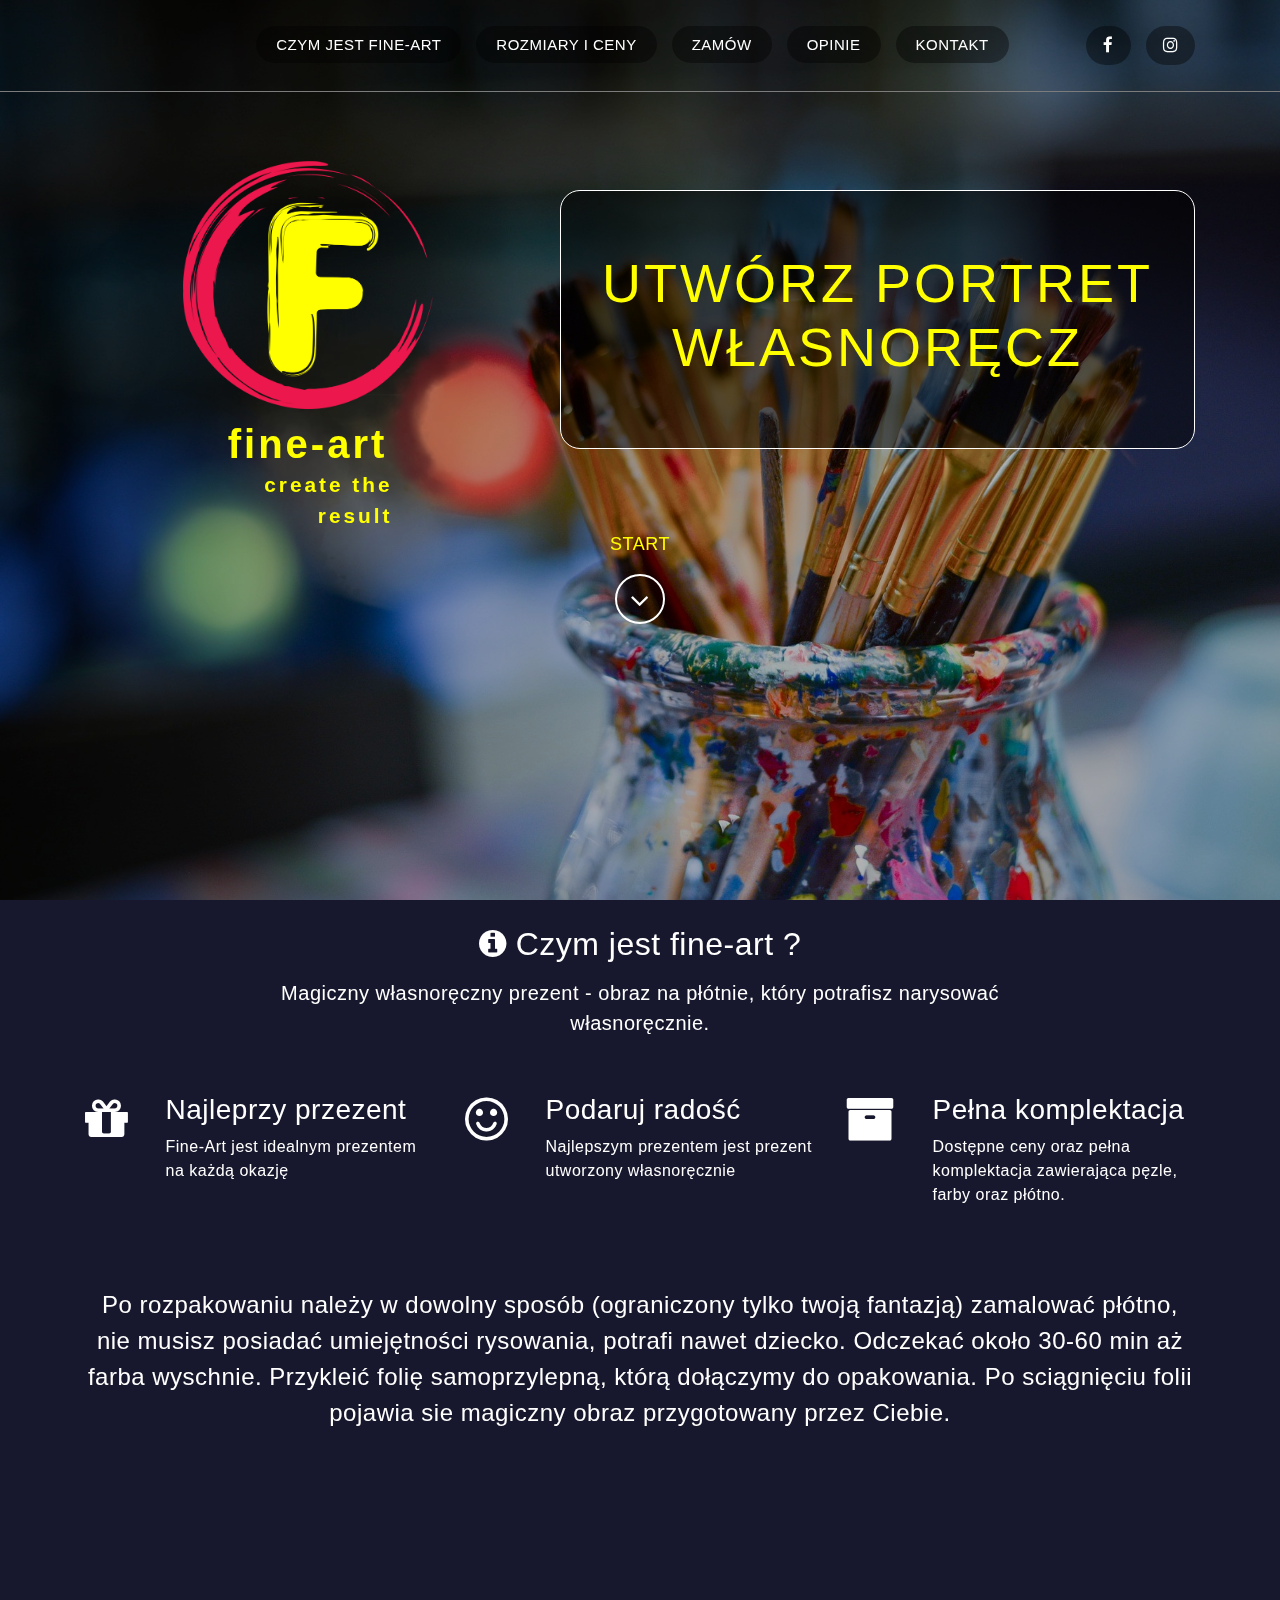
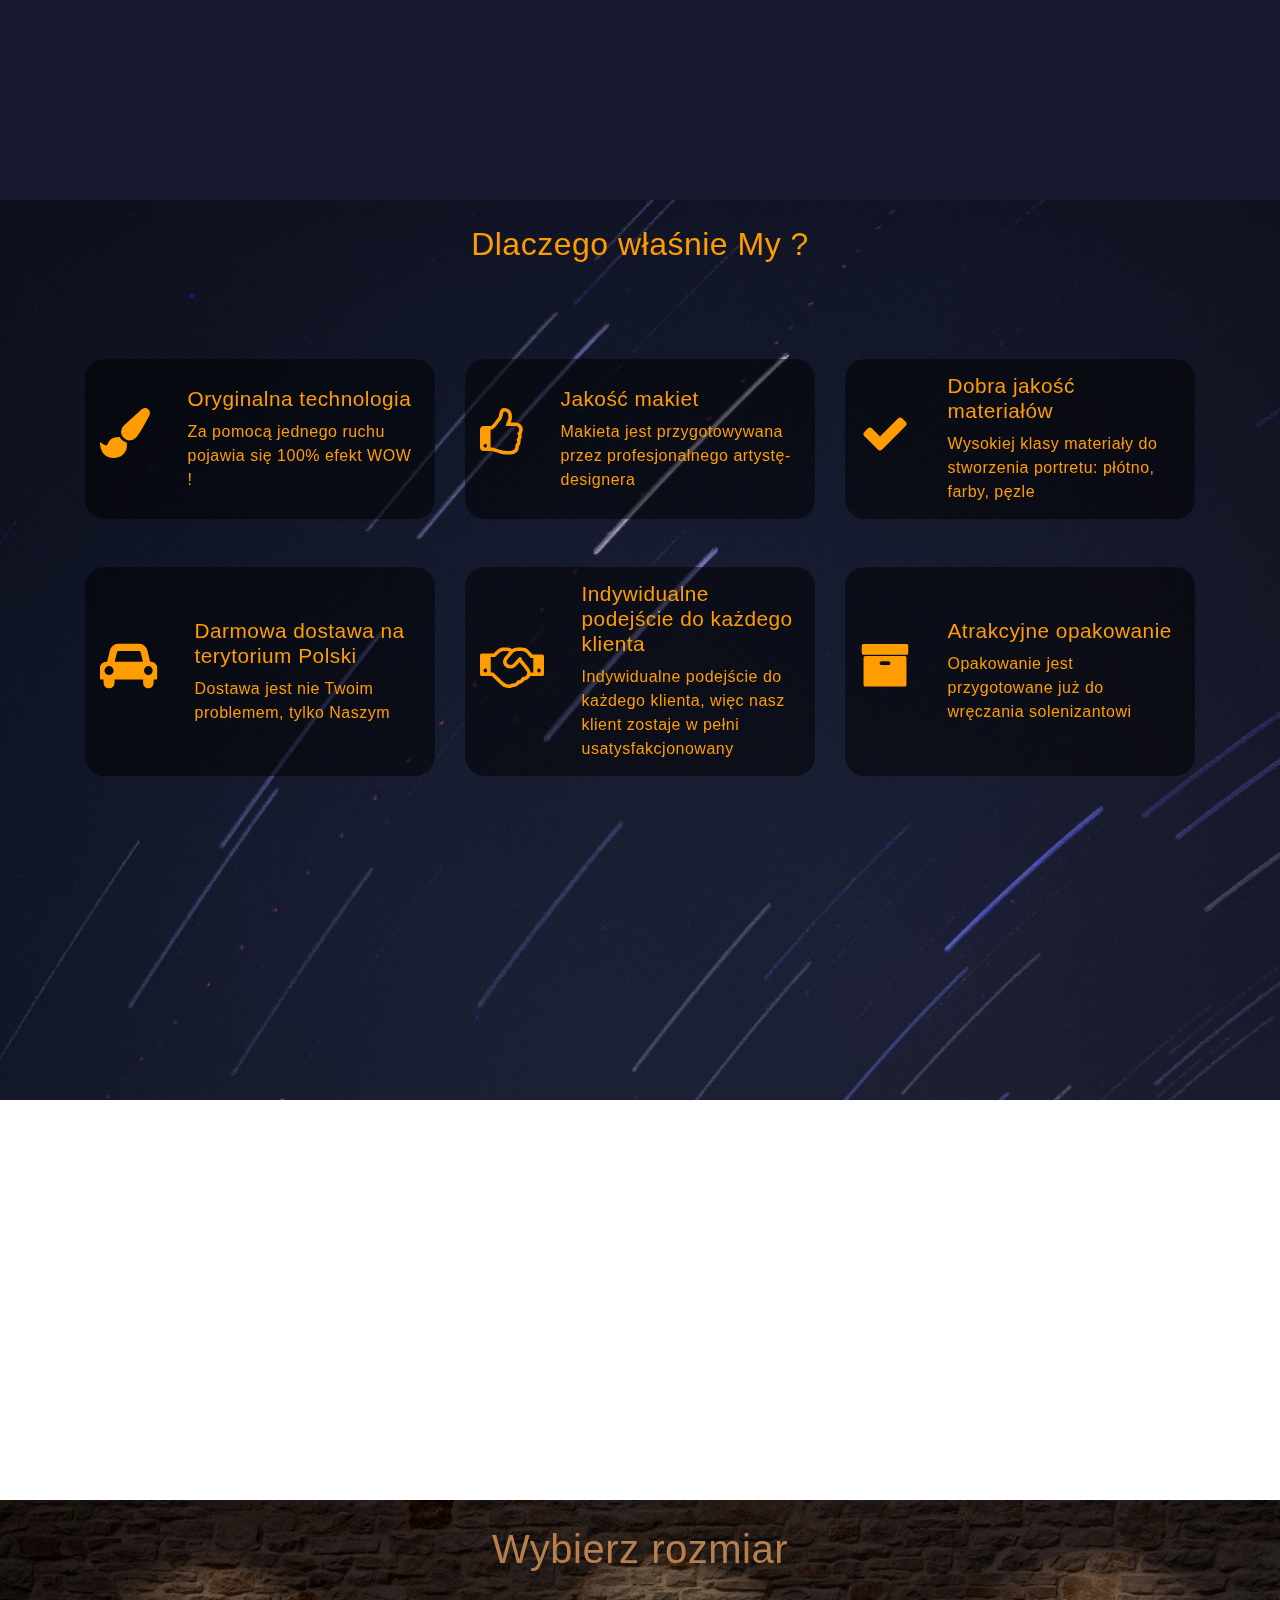
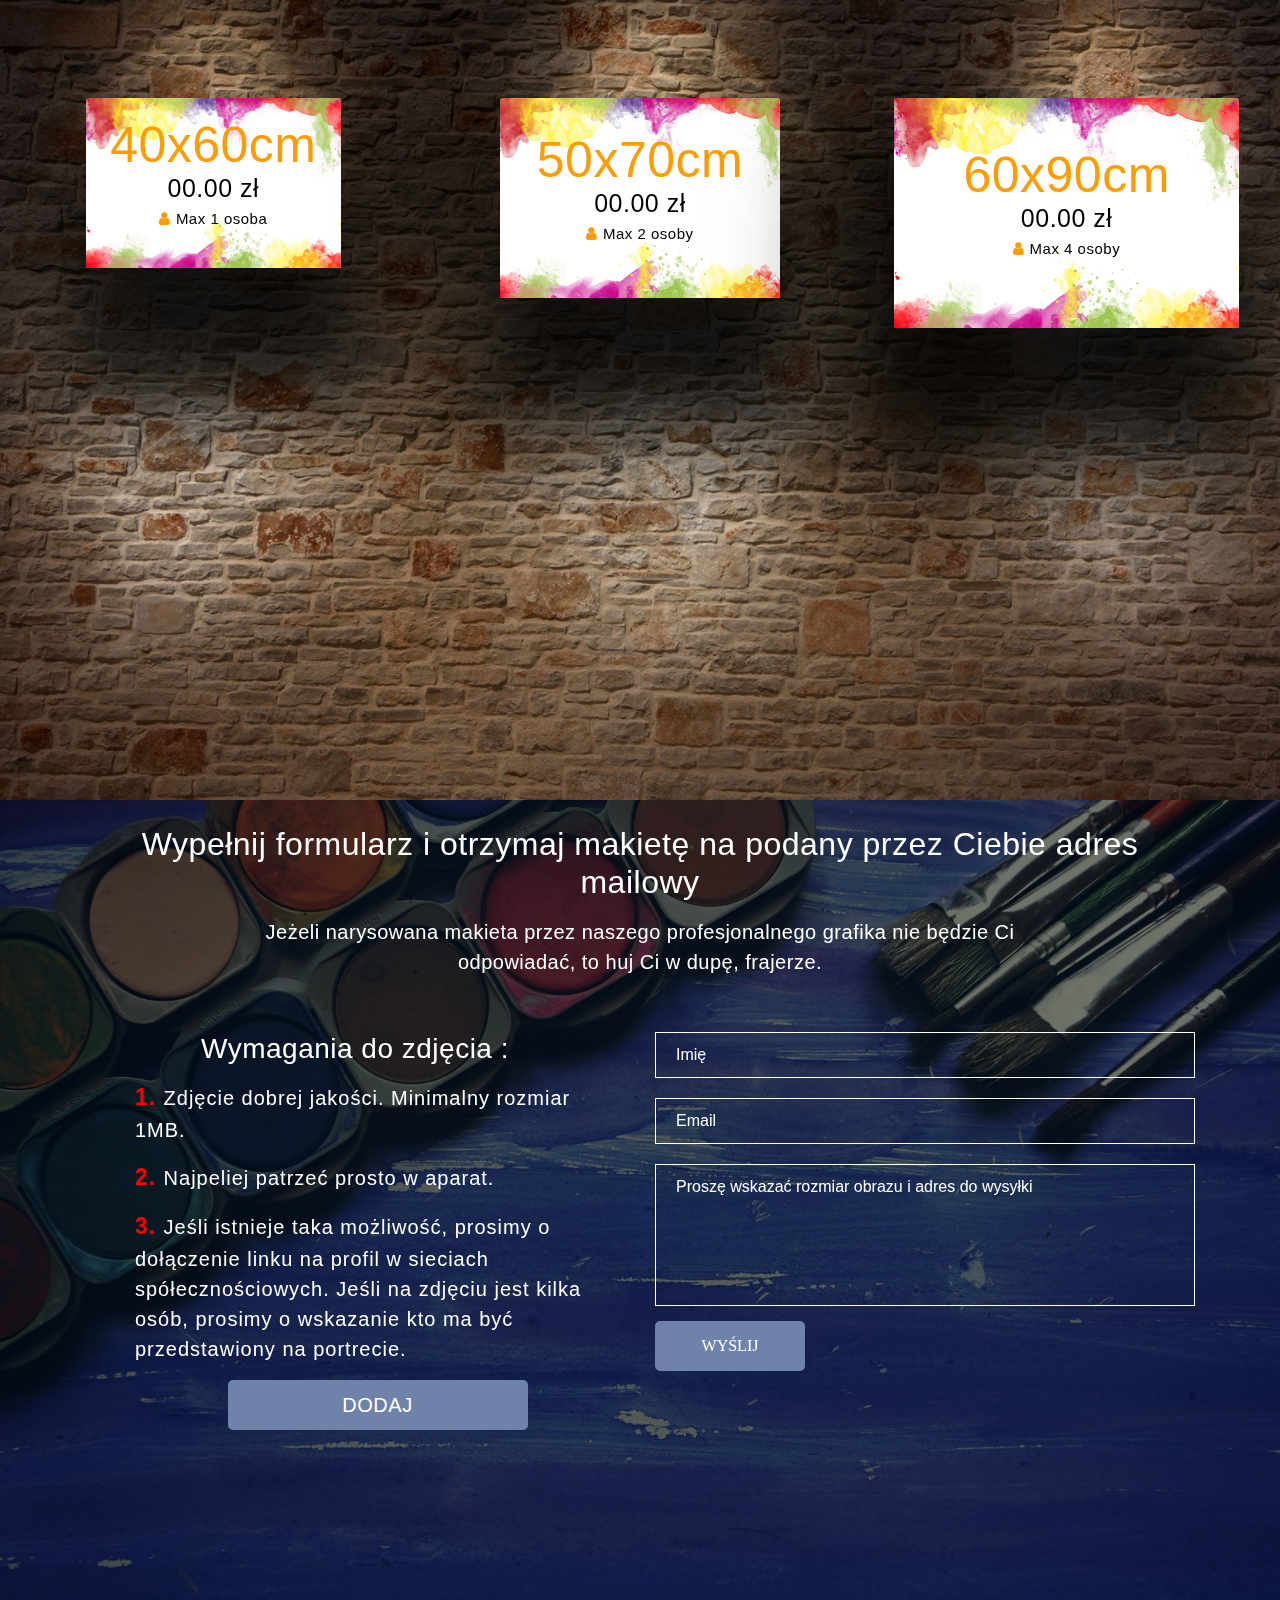
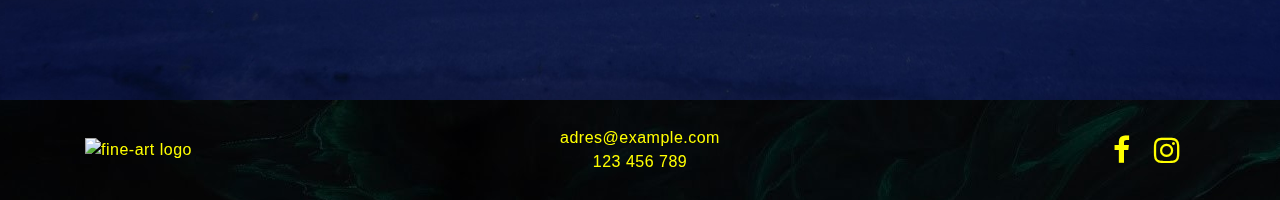
==== index.html @ a6987e33 "first commit" ====
<!DOCTYPE html>
<html lang="en">
<head>
	<meta charset="UTF-8">
	<title>Fine-Art</title>
<link rel="stylesheet" href="css/style.css">
	<link rel="stylesheet" href="css/bootstrap.min.css">

	<link rel="stylesheet" href="https://stackpath.bootstrapcdn.com/font-awesome/4.7.0/css/font-awesome.min.css">
	 <meta name="viewport" content="width=device-width, initial-scale=1 , maximum-scale=1, user-scalable=0">
	<link rel="styleshefet" type="text/css" href="css/smoothDivScroll.css" />


</head>
<body>
	<header class="header parallax-window"  data-parallax="scroll" id="header" data-image-src="img/bg_nice.jpg"  >
		<div class="container no-pd">
			<div class="menu">
			<div class="row">
				<div class="col-lg-8 ml-auto  text-nowrap ">
					 <div class="menu_toggle">&#9776;</div>
					<nav>
	              		 <ul class="d-flex menu_wrap justify-content-center">
	               			<!-- <li class="menu__item"><a href="#">Home</a></li> -->
			               	<li class="menu_wrap__item "><a  href="#descriptions">Czym jest Fine-art</a></li>
			               	<li class="menu_wrap__item"><a href="#prices">Rozmiary i ceny</a></li>
			               	<li class="menu_wrap__item "><a href="#order">Zamów</a></li>
			               	<li class="menu_wrap__item"><a href="#">Opinie</a></li>
			               	<li class="menu_wrap__item"><a href="#">Kontakt</a></li>
	              		 </ul>
				   </nav>
				</div>
		 		<div class="col-lg-2">
			<ul class="icons d-flex justify-content-end ">
		                 		 <li class="icons__item">
		                  			<a href="#">
		                  				 <i class="fa fa-facebook"></i>
		                  			</a>
		                  		</li>
		                  		<li class="icons__item">
		                  			<a href="#">
		              <i class="fa fa-instagram"></i>
		                  			</a>
		                 		 </li>
			</ul>
		</div>
			</div>
		</div>


		 </div>
			 <div ><hr class="horizontal"/></div>

       <div class="container">
			<div class="row align-items-center ">
				<div class="col-lg-5 ">
					<div class="logo "><img src="img/yellowLogo.png" alt="fine-art logo">
					<p class="logo__text m-auto first">fine-art</p>
					<p class="logo__text m-auto second">create the</p>
					<p class="logo__text m-auto third">result</p>

					</div>
				</div>
				<div class="col-lg-7 ">
					<div class="site_desc"><h1>Utwórz portret własnoręcz</h1></div>
				</div>
			</div>
		</div>



<div class="row">
				<div class="col-lg-12">
					<div class="scroll">
						<p class="scroll__title">Start</p>
						<a href="#descriptions" class="scroll__button">
							<span class="scroll__button__icon">
								<i class="fa fa-angle-down"></i>
							</span>

						</a>
					</div>
				</div>
			</div>
		</div>


		</div>
	</header>


<!-- <section class="slider" id="slider">
		<div class="container-fluid no-pd">
			<div class="row">
				<div class="col" id="slider">
					<div id="makeMeScrollable">
    <img src="img/slider/slider_photo1.jpg" alt="przykład" id="1" />
    <img src="img/slider/slider_photo2.jpg" alt="przykład" id="2" />
    <img src="img/slider/slider_photo3.jpg" alt="przykład" id="3" />
    <img src="img/slider/slider_photo4.jpg" alt="przykład" id="4" />
    <img src="img/slider/slider_photo5.jpg" alt="przykład" id="5" />
    <img src="img/slider/slider_photo6.jpg" alt="przykład" id="6" />
    <img src="img/slider/slider_photo7.jpg" alt="przykład" id="7" />
    <img src="img/slider/slider_photo8.jpg" alt="przykład" id="8" />
    <img src="img/slider/slider_photo9.jpg" alt="przykład" id="9" />
    <img src="img/slider/slider_photo10.jpg" alt="przykład" id="10" />
    <img src="img/slider/slider_photo11.jpg" alt="przykład" id="11" />
    <img src="img/slider/slider_photo12.jpg" alt="przykład" id="12" />
    <img src="img/slider/slider_photo13.jpg" alt="przykład" id="13" />
    <img src="img/slider/slider_photo14.jpg" alt="przykład" id="14" />
    <img src="img/slider/slider_photo15.jpg" alt="przykład" id="15" />
     <img src="img/slider/slider_photo17.jpg" alt="przykład" id="16" />
</div>
				</div>
			</div>
		</div>
	</section> -->



<section id="descriptions" class="descriptions">
		<div class="container">
			<div class="row">
				<div class="col-lg-12" >
				<div class="title">
					<h2 class="title__main"><i class="fa fa-info-circle"></i> Czym jest fine-art ?</h2>
					<!-- <p class="title__text">Magiczny własnoręczny prezent-coś czego nie można łatwo zmierzyć, opisać, ale można to poczuć. To szczególny stan umysłu, wyjątkowe połączenie tego co widzisz i spełnienia potrzeb</p> -->
					<p class="title__text">Magiczny własnoręczny prezent - obraz na płótnie, który potrafisz narysować własnoręcznie.</p>
				</div>
			</div>
		</div>

				<div class="row">
					<div class="col-lg-4 ">
					<div class="descriptions__item d-flex">
						<div class="descriptions__item__iconBlock">
							<i class="fa fa-gift description__item__iconBlock__element"></i>
							</div>
						<div class="descriptions__block">
							<h3 class="descriptions__title">Najleprzy przezent</h3>
								<div class="descriptions__text">
									Fine-Art jest idealnym prezentem na każdą okazję
								</div>
						</div>
					</div>
				</div>
				<div class="col-lg-4">
					<div class="descriptions__item d-flex">
						<div class="descriptions__item__iconBlock">
							<i class="fa fa-smile-o description__item__iconBlock__element"></i>
							</div>
						<div class="descriptions__block">
							<h3 class="descriptions____title">Podaruj radość</h3>
								<div class="description__text">
									Najlepszym prezentem jest prezent utworzony własnoręcznie
								</div>
						</div>
					</div>
				</div>
				<div class="col-lg-4">
					<div class="descriptions__item d-flex">
						<div class="descriptions__item__iconBlock">
							<i class="fa fa-archive descriptions__item__iconBlock__element"></i>
							</div>
						<div class="description__block">
							<h3 class="description__title">Pełna komplektacja</h3>
								<div class="description__text">
									Dostępne ceny oraz pełna komplektacja zawierająca pęzle, farby oraz płótno.
								</div>
						</div>
					</div>
				</div>
			</div>
  <div class="row">
  	<div class="col">
  		<div class="main_desc">
				<p class="main-desc_text">Po rozpakowaniu należy w dowolny sposób (ograniczony tylko twoją fantazją) zamalować płótno, nie musisz posiadać umiejętności rysowania, potrafi nawet dziecko. Odczekać około 30-60 min aż farba wyschnie. Przykleić folię samoprzylepną, którą dołączymy do opakowania. Po sciągnięciu folii pojawia sie magiczny obraz przygotowany przez Ciebie.  </p></div>
  	</div>
  </div>
</div>
	</section>

<section id="whywe" class="whywe">
	<div class="container">
	<div class="row">
		<div class="col">
		<div class="title">
			<h2 class="title__main">Dlaczego właśnie My ?</h2>
</div>
</div>
</div>

		<div class="row ">
			<div class="col-lg-4 mt-5 ">
				<div class="descriptions__item whywe__item item_backgroud d-flex">
					<div class="descriptions__item__iconBlock">
						<i class="fa fa-paint-brush icon_block_color descriptions__item__iconBlock__element"></i>
						</div>
					<div class="descriptions__block ">
						<h3 class="descriptions__title">Oryginalna technologia </h3>
							<div class="descriptions__text">
								Za pomocą jednego ruchu pojawia się 100% efekt WOW !
							</div>
					</div>
				</div>
			</div>
			<div class="col-lg-4 mt-5">
				<div class="descriptions__item whywe__item item_backgroud d-flex">
					<div class="descriptions__item__iconBlock">
						<i class="fa fa-thumbs-o-up icon_block_color descriptions__item__iconBlock__element"></i>
						</div>
					<div class="descriptions__block ">
						<h3 class="descriptions__title">Jakość makiet</h3>
							<div class="descriptions__text">
								Makieta jest przygotowywana przez profesjonalnego artystę-designera
							</div>
					</div>
				</div>
			</div>
			<div class="col-lg-4 mt-5 ">
				<div class="descriptions__item whywe__item item_backgroud d-flex">
					<div class="descriptions__item__iconBlock ">
						<i class="fa fa-check icon_block_color descriptions__item__iconBlock__element"></i>
						</div>
					<div class="descriptions__block">
						<h3 class="descriptions__title">Dobra jakość materiałów</h3>
							<div class="descriptionstext">
								Wysokiej klasy materiały do stworzenia portretu: płótno, farby, pęzle
							</div>
					</div>
				</div>
			</div>


			<div class="col-lg-4 mt-5">
				<div class="descriptions__item whywe__item item_backgroud d-flex">
					<div class="descriptions__item__iconBlock ">
						<i class="fa fa-car icon_block_color  descriptions__item__iconBlock__element"></i>
						</div>
					<div class="descriptions__block">
						<h3 class="descriptions__title">Darmowa dostawa na terytorium Polski</h3>
							<div class="descriptions__text">
								Dostawa jest nie Twoim problemem, tylko Naszym
							</div>
					</div>
				</div>
			</div>
			<div class="col-lg-4 mt-5">
				<div class="descriptions__item whywe__item item_backgroud d-flex">
					<div class="descriptions__item__iconBlock ">
						<i class="fa fa-handshake-o icon_block_color descriptions__item__iconBlock__element"></i>
						</div>
					<div class="descriptions__block ">
						<h3 class="descriptions__title">Indywidualne podejście do każdego klienta</h3>
							<div class="descriptions__text">
								Indywidualne podejście do każdego klienta, więc nasz klient zostaje w pełni usatysfakcjonowany
							</div>
					</div>
				</div>
			</div>
			<div class="col-lg-4 mt-5">
				<div class="descriptions__item whywe__item item_backgroud d-flex">
					<div class="descriptions__item__iconBlock ">
						<i class="fa fa-archive icon_block_color descriptions__item__iconBlock__element"></i>
						</div>
					<div class="descriptions__block ">
						<h3 class="descriptions__title">Atrakcyjne opakowanie</h3>
							<div class="descriptions__text">
								Opakowanie jest przygotowane już do wręczania solenizantowi
							</div>
					</div>
				</div>
			</div>
			</div>



		</div>



</section>


	<section id="parallax" class="parallax parallax-window" data-parallax="scroll" data-image-src="img/bg7.jpg" >
		<div class="container">
			<div class="row">
				<div class="col">

				</div>
			</div>
		</div>
	</section>

	<section id="prices" class="prices">
   <div class="container-fluid">
		 <div class="row">
	 		<div class="col-lg-12" >
	 		<div class="title">
	 			<h2 class="title__main">Wybierz rozmiar</h2>
	 		</div>
	 	</div>
	 </div>
   	<div class="row h-100">
   		<div class="col-lg-4 ">
				<div class="prices__item resize min">
					<div class="prices__item__wrap h-100 ">

					<p class="prices__item__size">40x60cm</p>
					<p class="prices__item__count">00.00 zł</p>
					<p class="prices__item__people"><i class="fa fa-user"></i>Max 1 osoba</p>
				</div>
				</div>
   		</div>
			<div class="col-lg-4">
				<div class="prices__item resize mid  ">
					<div class="prices__item__wrap h-100 ">

					<p class="prices__item__size">50x70cm</p>
					<p class="prices__item__count">00.00 zł</p>
					<p class="prices__item__people"><i class="fa fa-user"></i>Max 2 osoby</p>
</div>
	</div>
   		</div>
			<div class="col-lg-4">
				<div class="prices__item resize max ">
					<div class="prices__item__wrap h-100 ">

					<p class="prices__item__size ">60x90cm</p>
					<p class="prices__item__count ">00.00 zł</p>
					<p class="prices__item__people "><i class="fa fa-user"></i>Max 4 osoby</p>
					</div>
	</div>
   		</div>
   	</div>
   </div>
 </div>
	</section>

	<section id="order" class="order">
		<div class="container">
			<div class="row">
				<div class="col">
					<div class="title">
					<h2 class="title__main">Wypełnij formularz i otrzymaj makietę na podany przez Ciebie adres mailowy</h2>
					<p class="title__text">Jeżeli narysowana makieta przez naszego profesjonalnego grafika nie będzie Ci odpowiadać, to huj Ci w dupę, frajerze.</p>
				</div>
                </div>
                </div>
				<div class="row">
                <div class="col-md-6">
                	<div class="requirements">
                	<h3>Wymagania do zdjęcia :</h3>
                	<ul>
                		<li>
                			<span>1. </span>Zdjęcie dobrej jakości. Minimalny rozmiar 1MB.
                		</li>
                		<li>
                			<span>2. </span>Najpeliej patrzeć prosto w aparat.
                		</li>
                		<li>
                			<span>3. </span>Jeśli istnieje taka możliwość, prosimy o dołączenie linku na profil w sieciach spółecznościowych. Jeśli na zdjęciu jest kilka osób, prosimy o wskazanie kto ma być przedstawiony na portrecie.
                		</li>
                	</ul>
                	</div>
                      <div class="row">
                      	<div class="col-md-6 m-auto">
                      		<input type="file" name="file" id="file" class="inputfile" /><label for="file"><span>Dodaj</span></label>
                      	</div>
                      </div>


                </div>
				<div class="col-md-6">
                <form method="POST" class="form" action="#">
               	<input type="text" name="name" placeholder="Imię" required>
               	<input type="email" name="email" placeholder="Email" required>
               	<textarea type="placeholder" rows="5" class="message" id="message" name="message" placeholder="Proszę wskazać rozmiar obrazu i adres do wysyłki" required></textarea>
               	<input type="submit" class="btn_submit" value="Wyślij">

    			</div>
    		</form>
		</div>
	</section>

	<footer class="footer d-flex">
		<div class="container">
			<div class="row h-100 align-items-center">
				<div class="col">
					<div class="footer__logo "><img src="img/fine-art_yellow.png" alt="fine-art logo">
 				 				</div>
				</div>
				<div class="col">
					<div class="contact">
						<div class="email">adres@example.com</div>
						<div class="number">123 456 789</div>
					</div>

				</div>
				<div class="col">
					<ul class="icons d-flex justify-content-end ">

														 <li class="resize icons__item">
																<a href="#">
																	 <i class="fa fa-facebook"></i>
																</a>
															</li>
															<li class="resize icons__item">
																<a href="#">
											<i class="fa fa-instagram"></i>
																</a>
														 </li>
					</ul>
				</div>
			</div>
		</div>
	</footer>

	<section id="" class="">
		<div class="container">
			<div class="row">
				<div class="col">

			</div>
		</div>
	</section>







    <script src="https://ajax.googleapis.com/ajax/libs/jquery/1.8.1/jquery.min.js" type="text/javascript"></script>
    <script type="text/javascript" src="js/scripts.js"></script>
	<script src="js/parallax.min.js"></script>
	<script src="js/test.js"></script>





</body>
</html>
---- css/style.css ----
/*Main specification*/
.attention_text {
  color: red !important; }

.icon_block_color {
  color: #ff9c00; }

.no-pd {
  padding-right: 0 !important;
  padding-left: 0 !important; }

h1 {
  text-align: center;
  margin-top: 40px; }

body, html, ul, p, li {
  margin: 0;
  padding: 0;
  letter-spacing: 0.5px; }

.resize:hover {
  -moz-transform: scale(1.1, 1.1);
  -ms-transform: scale(1.1, 1.1);
  -webkit-transform: scale(1.1, 1.1);
  -o-transform: scale(1.1, 1.1);
  transform: scale(1.1, 1.1); }

html {
  overflow: hidden;
  overflow-y: scroll;
  scroll-behavior: smooth; }

.horizontal {
  border-color: #7c7c7c;
  width: 100%; }

.parallax {
  height: 400px; }

/*First screen*/
.header {
  background-color: rgba(0, 0, 0, 0.3);
  min-height: 100vh; }

.menu {
  padding-top: 33px; }
  .menu .menu_toggle {
    display: none; }
  .menu .menu_wrap__item {
    margin-right: 15px;
    cursor: pointer;
    list-style-type: none; }
    .menu .menu_wrap__item a {
      color: #ffffff;
      font-size: 15px;
      text-decoration: none;
      text-transform: uppercase;
      -webkit-transition: all 0.3s ease;
      -o-transition: all 0.3s ease;
      transition: all 0.3s ease;
      background-color: rgba(0, 0, 0, 0.4);
      padding: 10px 20px;
      border-radius: 20px; }
      .menu .menu_wrap__item a:hover {
        color: #ffff00;
        text-decoration: none;
        background-color: black; }

.icons__item {
  font-size: 17px;
  list-style-type: none;
  margin-right: 15px; }
  .icons__item a {
    color: #ffffff;
    background-color: rgba(0, 0, 0, 0.4);
    padding: 10px 17px;
    border-radius: 20px;
    -webkit-transition: all 0.3s ease;
    -o-transition: all 0.3s ease;
    transition: all 0.3s ease; }
    .icons__item a:hover {
      color: #ffff00;
      background-color: black; }

.logo {
  margin-top: 12%;
  color: #ffffff;
  font-size: 20px;
  font-weight: bold;
  text-align: center; }
  .logo img {
    width: 250px;
    margin-bottom: 10px; }
  .logo .logo__text {
    margin-bottom: -0.5rem;
    padding: 0;
    color: #ffff00;
    font-weight: bold;
    width: 170px;
    letter-spacing: 3px; }
  .logo .first {
    font-size: 2.5rem;
    line-height: 50px; }
  .logo .second {
    font-size: 1.3rem;
    text-align: right; }
  .logo .third {
    font-size: 1.3rem;
    text-align: right; }

.site_desc {
  color: #ffff00;
  padding: 60px 0px;
  background-color: rgba(0, 0, 0, 0.5);
  border: #ffffff solid 1px;
  border-radius: 20px; }
  .site_desc h1 {
    text-transform: uppercase;
    font-size: 54px;
    letter-spacing: 3px; }

.scroll .scroll__title {
  font-size: 18px;
  color: #ffff00;
  text-align: center;
  text-transform: uppercase; }

.scroll .scroll__button {
  margin: 0 auto;
  color: #ffffff;
  width: 50px;
  height: 50px;
  border: 2px solid #ffffff;
  border-radius: 100%;
  cursor: pointer;
  -webkit-transition: all 0.3s ease;
  -o-transition: all 0.3s ease;
  transition: all 0.3s ease;
  display: block; }
  .scroll .scroll__button .scroll__button__icon {
    display: block;
    text-align: center;
    line-height: 50px;
    font-size: 30px; }
  .scroll .scroll__button:hover {
    color: #ffff00;
    border: 2px solid #ffff00; }

/*Second Screen*/
.descriptions {
  background: #17182d;
  padding-bottom: 50px;
  color: #ffffff;
  min-height: 100vh; }
  .descriptions .title {
    padding-top: 25px;
    padding-bottom: 40px;
    text-align: center; }
    .descriptions .title .title__text {
      font-size: 20px;
      max-width: 780px;
      margin: 15px auto; }
  .descriptions .descriptions__item .descriptions__item__iconBlock {
    margin-top: -10px;
    font-size: 50px;
    margin-right: 37px; }
  .descriptions .main_desc {
    margin-top: 80px;
    text-align: center;
    font-size: 1.5rem; }

/*Third Screen*/
.item_backgroud {
  background-color: rgba(0, 0, 0, 0.5);
  border-radius: 20px;
  height: 100%; }

.title {
  padding-top: 25px;
  padding-bottom: 40px;
  text-align: center; }
  .title .title__text {
    font-size: 20px;
    max-width: 780px;
    margin: 15px auto; }

.whywe {
  padding-bottom: 50px;
  min-height: 100vh;
  color: #ff9c00;
  background: url("../img/sky.jpg") no-repeat center top/cover; }
  .whywe .descriptions__item .descriptions__item__iconBlock {
    margin-top: -10px;
    font-size: 50px;
    margin-right: 37px; }
  .whywe .whywe__item {
    padding: 15px;
    -webkit-box-align: center;
    -ms-flex-align: center;
    align-items: center; }
    .whywe .whywe__item .descriptions__title {
      font-size: 1.3rem; }

/*Fourth Screen*/
.prices {
  background: url("../img/background_prices.jpg") no-repeat center top/cover;
  min-height: 100vh;
  color: #000000; }
  .prices .title {
    padding-top: 25px;
    padding-bottom: 40px;
    text-align: center; }
    .prices .title .title__text {
      font-size: 20px;
      max-width: 780px;
      margin: 15px auto; }
  .prices .title {
    color: #b6804e;
    margin: 0 auto 10% auto;
    border-radius: 20px;
    padding-bottom: 0; }
    .prices .title h2 {
      font-size: 40px; }
  .prices .prices__item {
    margin: auto;
    cursor: pointer;
    -webkit-transition: 0.5s ease all;
    -o-transition: 0.5s ease all;
    transition: 0.5s ease all;
    height: 100%;
    text-align: center;
    background: url("../img/background_prices_item.jpg") no-repeat center top/cover;
    border-radius: 2px; }
    .prices .prices__item .fa-user {
      margin-right: 5px;
      color: #ff9c00; }
    .prices .prices__item .prices__item__wrap {
      display: -webkit-box;
      display: -ms-flexbox;
      display: flex;
      -webkit-box-orient: vertical;
      -webkit-box-direction: normal;
      -ms-flex-direction: column;
      flex-direction: column;
      -webkit-box-align: center;
      -ms-flex-align: center;
      align-items: center;
      -webkit-box-pack: center;
      -ms-flex-pack: center;
      justify-content: center;
      -webkit-box-shadow: 0 100px 100px 50px rgba(0, 0, 0, 0.9);
      box-shadow: 0 100px 100px 50px rgba(0, 0, 0, 0.9); }
    .prices .prices__item .prices__item__size {
      margin: 0;
      font-size: 50px;
      line-height: 50px;
      color: #ff9c00;
      cursor: pointer; }
    .prices .prices__item .prices__item__count {
      margin: 0;
      font-size: 25px;
      cursor: pointer; }
    .prices .prices__item .prices__item__people {
      font-size: 15px;
      cursor: pointer; }
  .prices .min {
    height: 170px;
    width: 255px; }
  .prices .mid {
    height: 200px;
    width: 280px; }
  .prices .max {
    height: 230px;
    width: 345px; }

.test {
  height: 100%;
  -webkit-box-align: center;
  -ms-flex-align: center;
  align-items: center; }

/*Fifth Screen*/
.order {
  color: #ffffff;
  min-height: 100vh;
  background: url("../img/bg_order1.jpg") no-repeat center top/cover;
  padding-bottom: 50px; }
  .order ul li {
    list-style-type: none;
    font-size: 20px;
    text-align: left;
    margin-left: 50px;
    margin-top: 15px;
    letter-spacing: 1px; }

.requirements {
  text-align: center; }
  .requirements span {
    color: red;
    font-size: 23px;
    font-weight: bold; }

.inputfile {
  width: 0.1px;
  height: 0.1px;
  opacity: 0;
  overflow: hidden;
  position: absolute;
  z-index: -1; }

.inputfile + label {
  margin: 0 auto;
  text-align: center;
  font-size: 1.25em;
  text-transform: uppercase;
  line-height: 50px;
  color: white;
  display: inline-block;
  background: #6f82a9;
  border: none;
  height: 50px;
  border-radius: 5px;
  outline: none;
  color: #ffffff;
  min-width: 300px;
  cursor: pointer;
  -webkit-transition: all 0.3s ease;
  -o-transition: all 0.3s ease;
  transition: all 0.3s ease; }

.inputfile:focus + label,
.inputfile + label:hover {
  background-color: #3f5184; }

textarea::-webkit-input-placeholder {
  color: #ffffff; }

textarea:-ms-input-placeholder {
  color: #ffffff; }

textarea::-ms-input-placeholder {
  color: #ffffff; }

textarea::placeholder {
  color: #ffffff; }

input {
  width: 100%;
  background-color: rgba(0, 0, 0, 0);
  border: 1px solid #ffffff;
  padding: 10px 0 10px 20px;
  margin-bottom: 20px !important;
  color: #ffffff;
  font-family: 'Gotham Medium';
  outline: none; }

input::-webkit-input-placeholder {
  color: #ffffff; }

input:-ms-input-placeholder {
  color: #ffffff; }

input::-ms-input-placeholder {
  color: #ffffff; }

input::placeholder {
  color: #ffffff; }

.message {
  display: block;
  background-color: rgba(0, 0, 0, 0);
  text-align: start;
  border: 1px solid #ffffff;
  padding: 10px 0 10px 20px;
  width: 100%;
  resize: none;
  color: #ffffff;
  -webkit-box-sizing: border-box;
  box-sizing: border-box;
  outline: none; }

.btn_submit {
  background: #6f82a9;
  border: none;
  height: 50px;
  -webkit-transition: all 0.3s ease;
  -o-transition: all 0.3s ease;
  transition: all 0.3s ease;
  font-family: 'Gotham Medium';
  text-transform: uppercase;
  padding: 0;
  cursor: pointer;
  border-radius: 5px;
  outline: none;
  color: #ffffff;
  width: 150px;
  margin-top: 15px; }

.btn_submit:hover {
  background: #3f5184; }

/*footer*/
.footer {
  color: #ffff00;
  background: url("../img/bg5.jpg") no-repeat center top;
  height: 100px; }
  .footer .footer__logo img {
    width: 80px; }
  .footer .contact {
    text-align: center; }
  .footer .icons {
    margin-bottom: 0; }
    .footer .icons a {
      margin-left: 8px;
      font-size: 30px;
      padding: 0;
      color: #ffff00;
      background: none;
      -webkit-transition: 0.5s ease all;
      -o-transition: 0.5s ease all;
      transition: 0.5s ease all; }

@media screen and (max-width: 1200px) {
  .menu_wrap__item a {
    font-size: 6px; } }

@media screen and (max-width: 992px) {
  .menu {
    padding-top: 0; }
    .menu ul {
      -webkit-box-orient: vertical;
      -webkit-box-direction: normal;
      -ms-flex-direction: column;
      flex-direction: column;
      text-align: center; }
    .menu li {
      margin-top: 20px; }
    .menu .icons__item {
      display: none; }
  .descriptions__item {
    margin-top: 10px;
    border-bottom: 1px solid #ffffff; }
  .whywe .title {
    padding-bottom: 0; }
  .prices {
    padding-bottom: 20px; }
  .prices__item {
    margin-bottom: 20px !important; }
    .prices__item .prices__item__wrap {
      -webkit-box-shadow: none;
      box-shadow: none; }
  .form {
    margin-top: 50px; } }
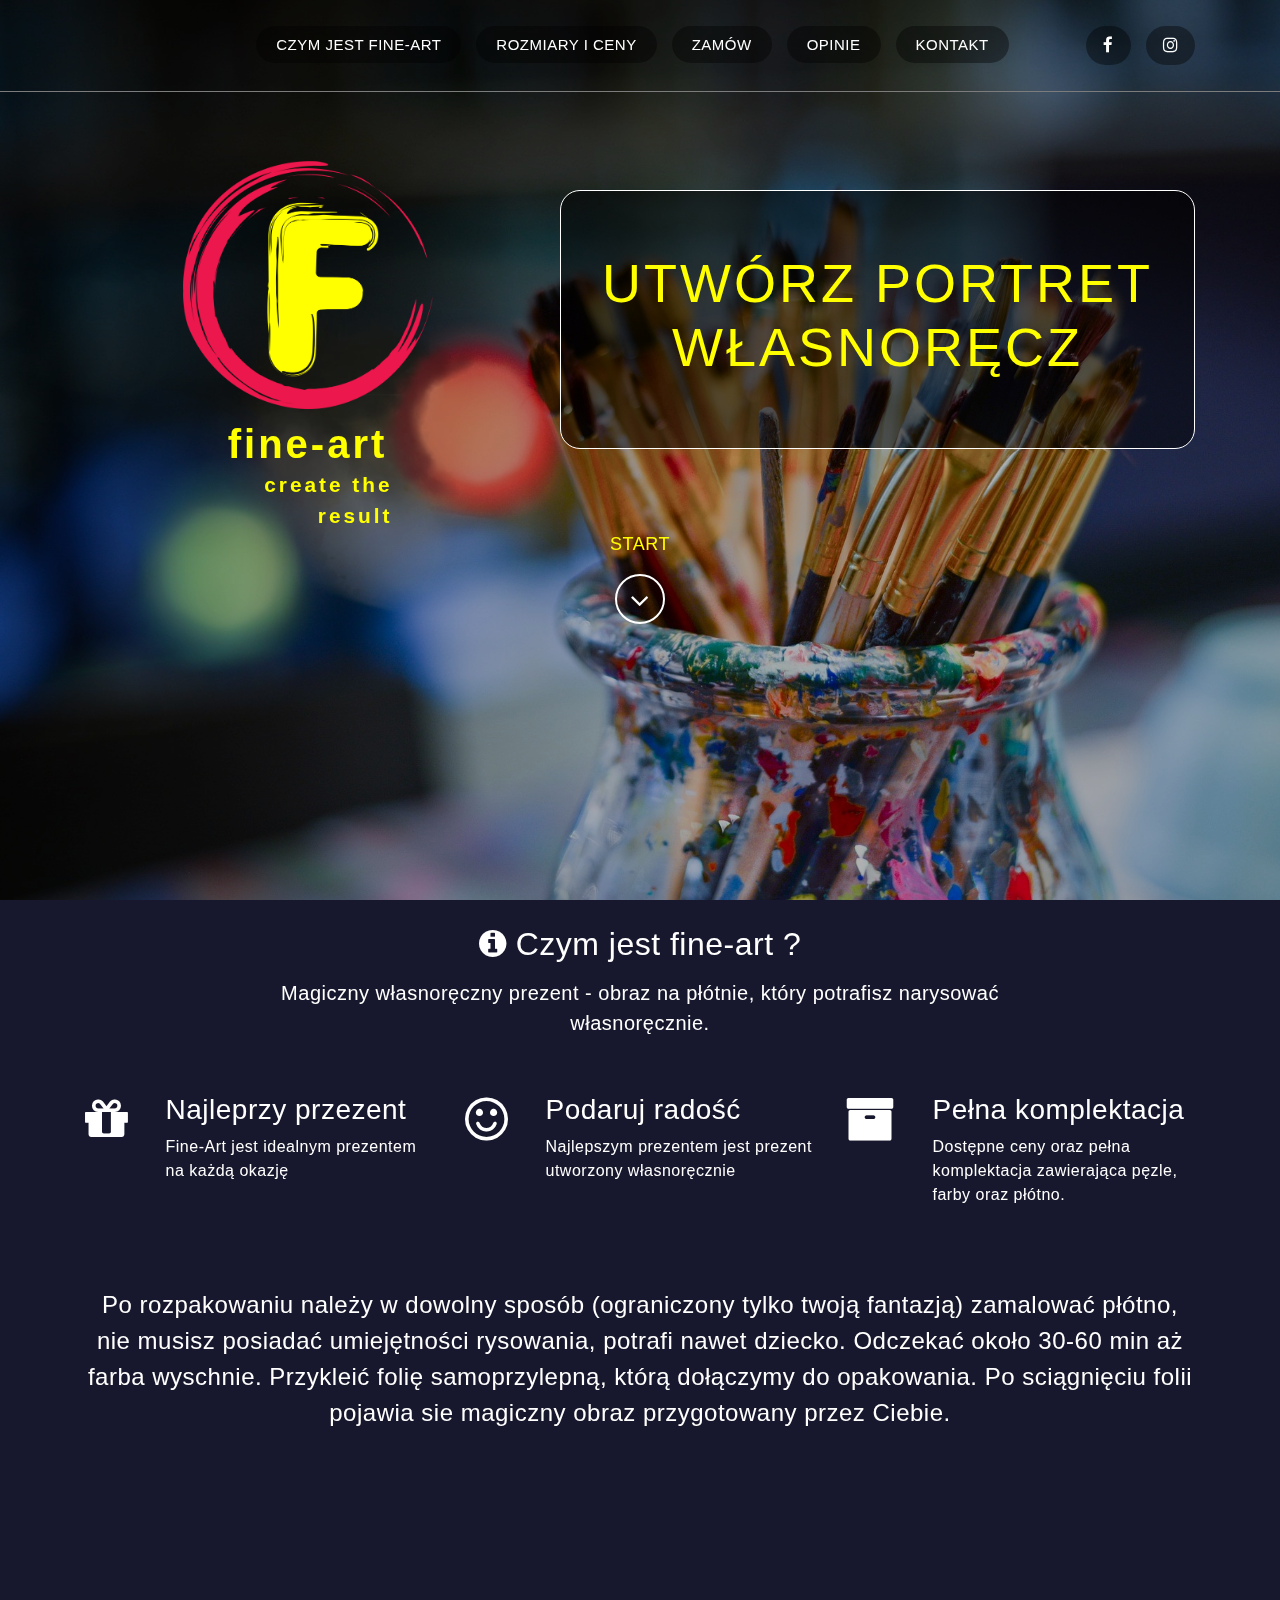
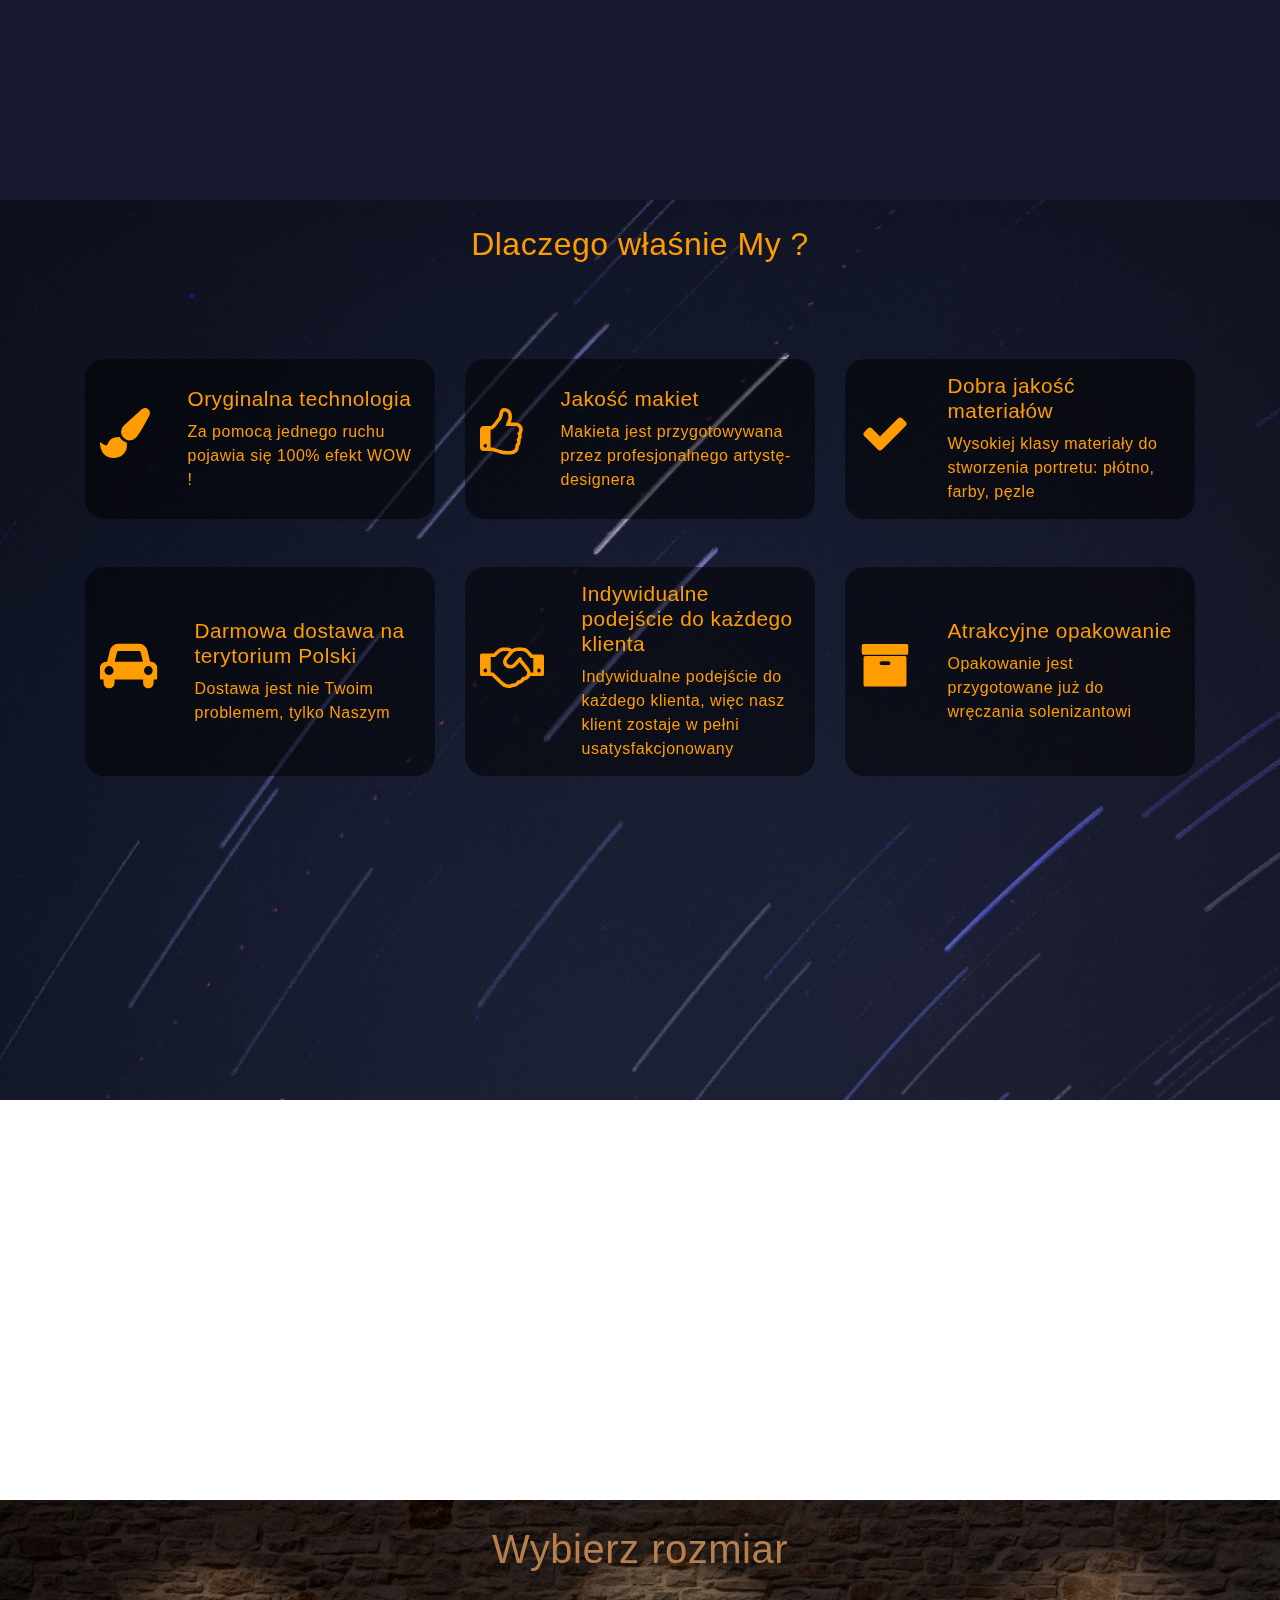
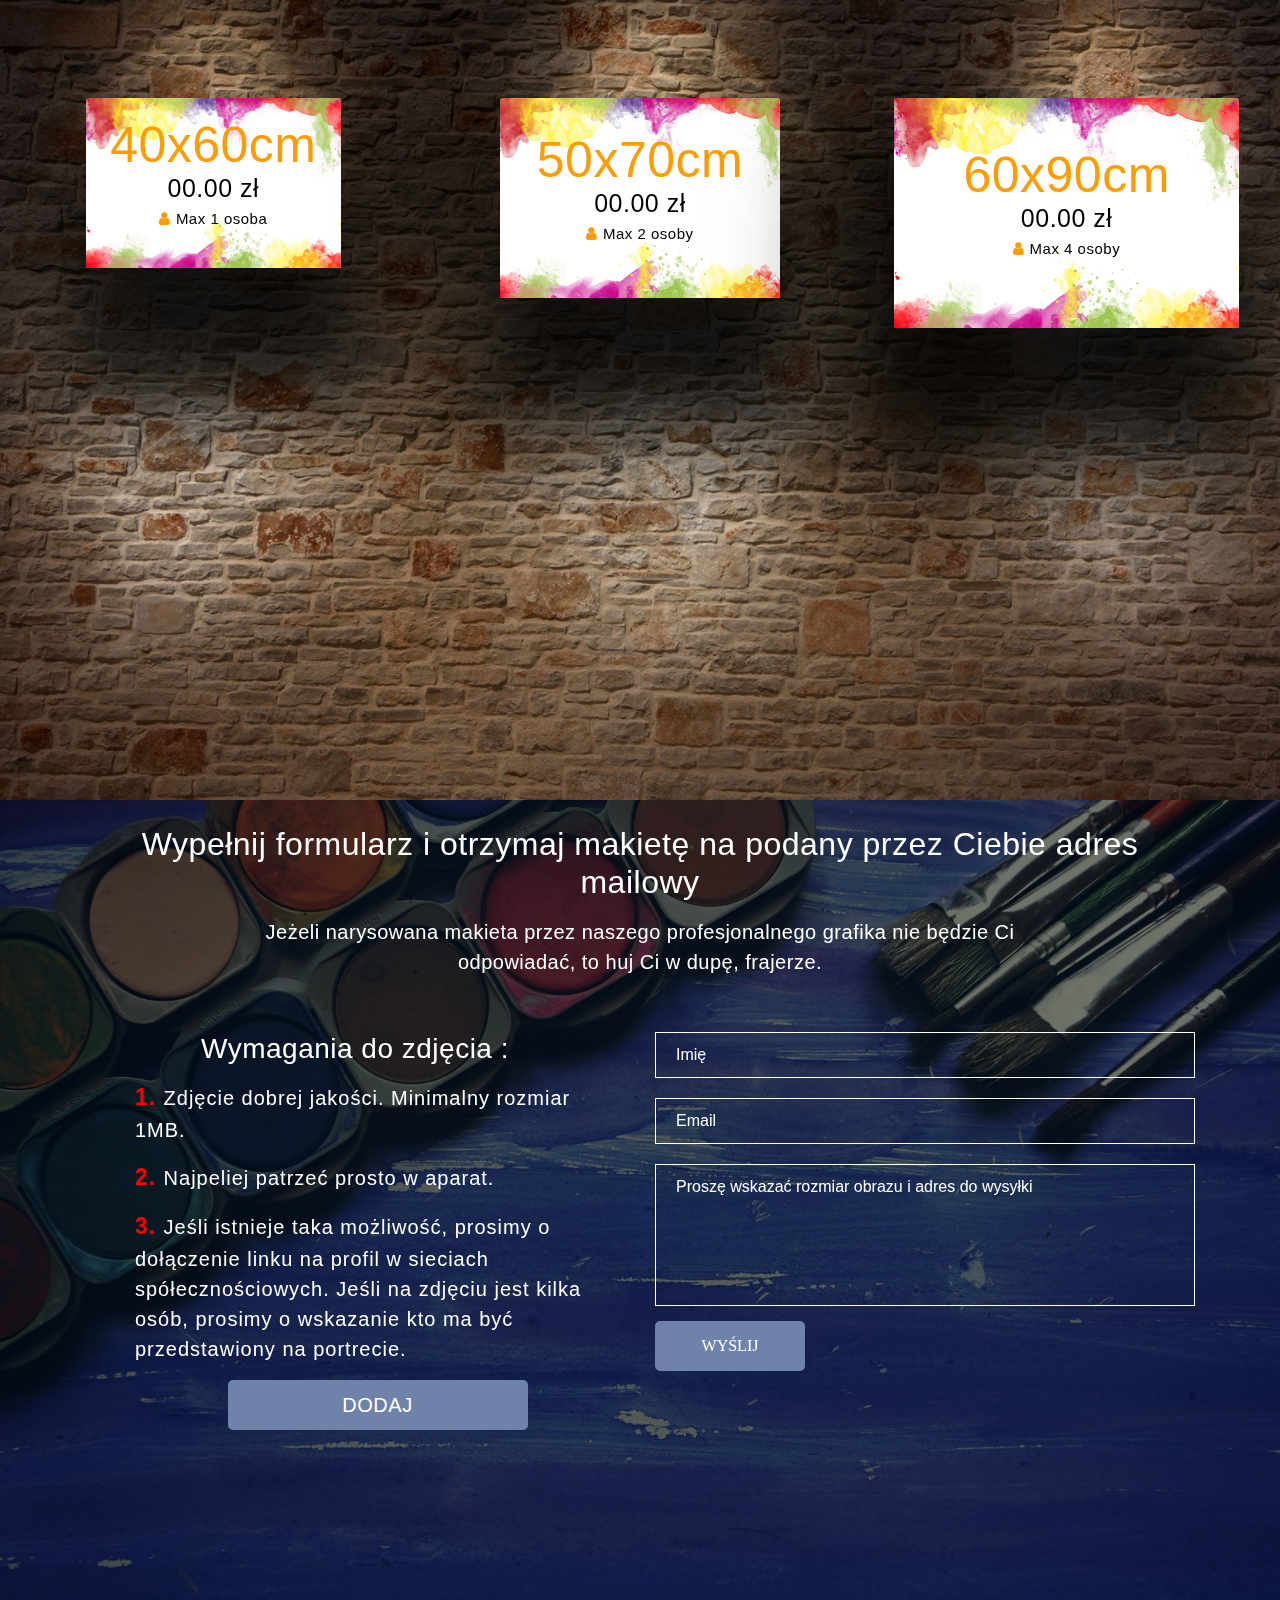
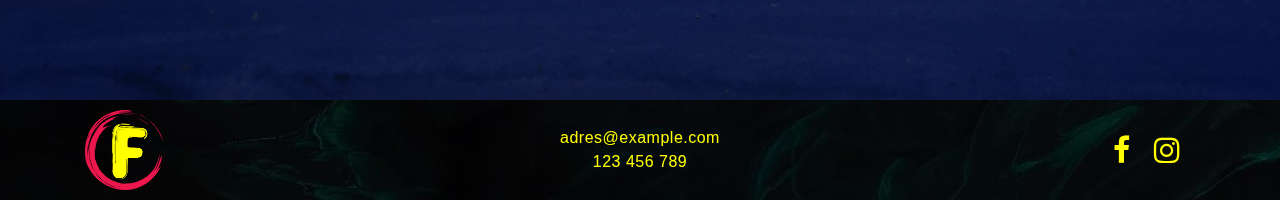
==== commit 537ce5d1: "second commit" ====
--- a/index.html
+++ b/index.html
@@ -387,7 +387,7 @@
 		<div class="container">
 			<div class="row h-100 align-items-center">
 				<div class="col">
-					<div class="footer__logo "><img src="img/fine-art_yellow.png" alt="fine-art logo">
+					<div class="footer__logo "><img src="img/yellowLogo.png" alt="fine-art logo">
  				 				</div>
 				</div>
 				<div class="col">
